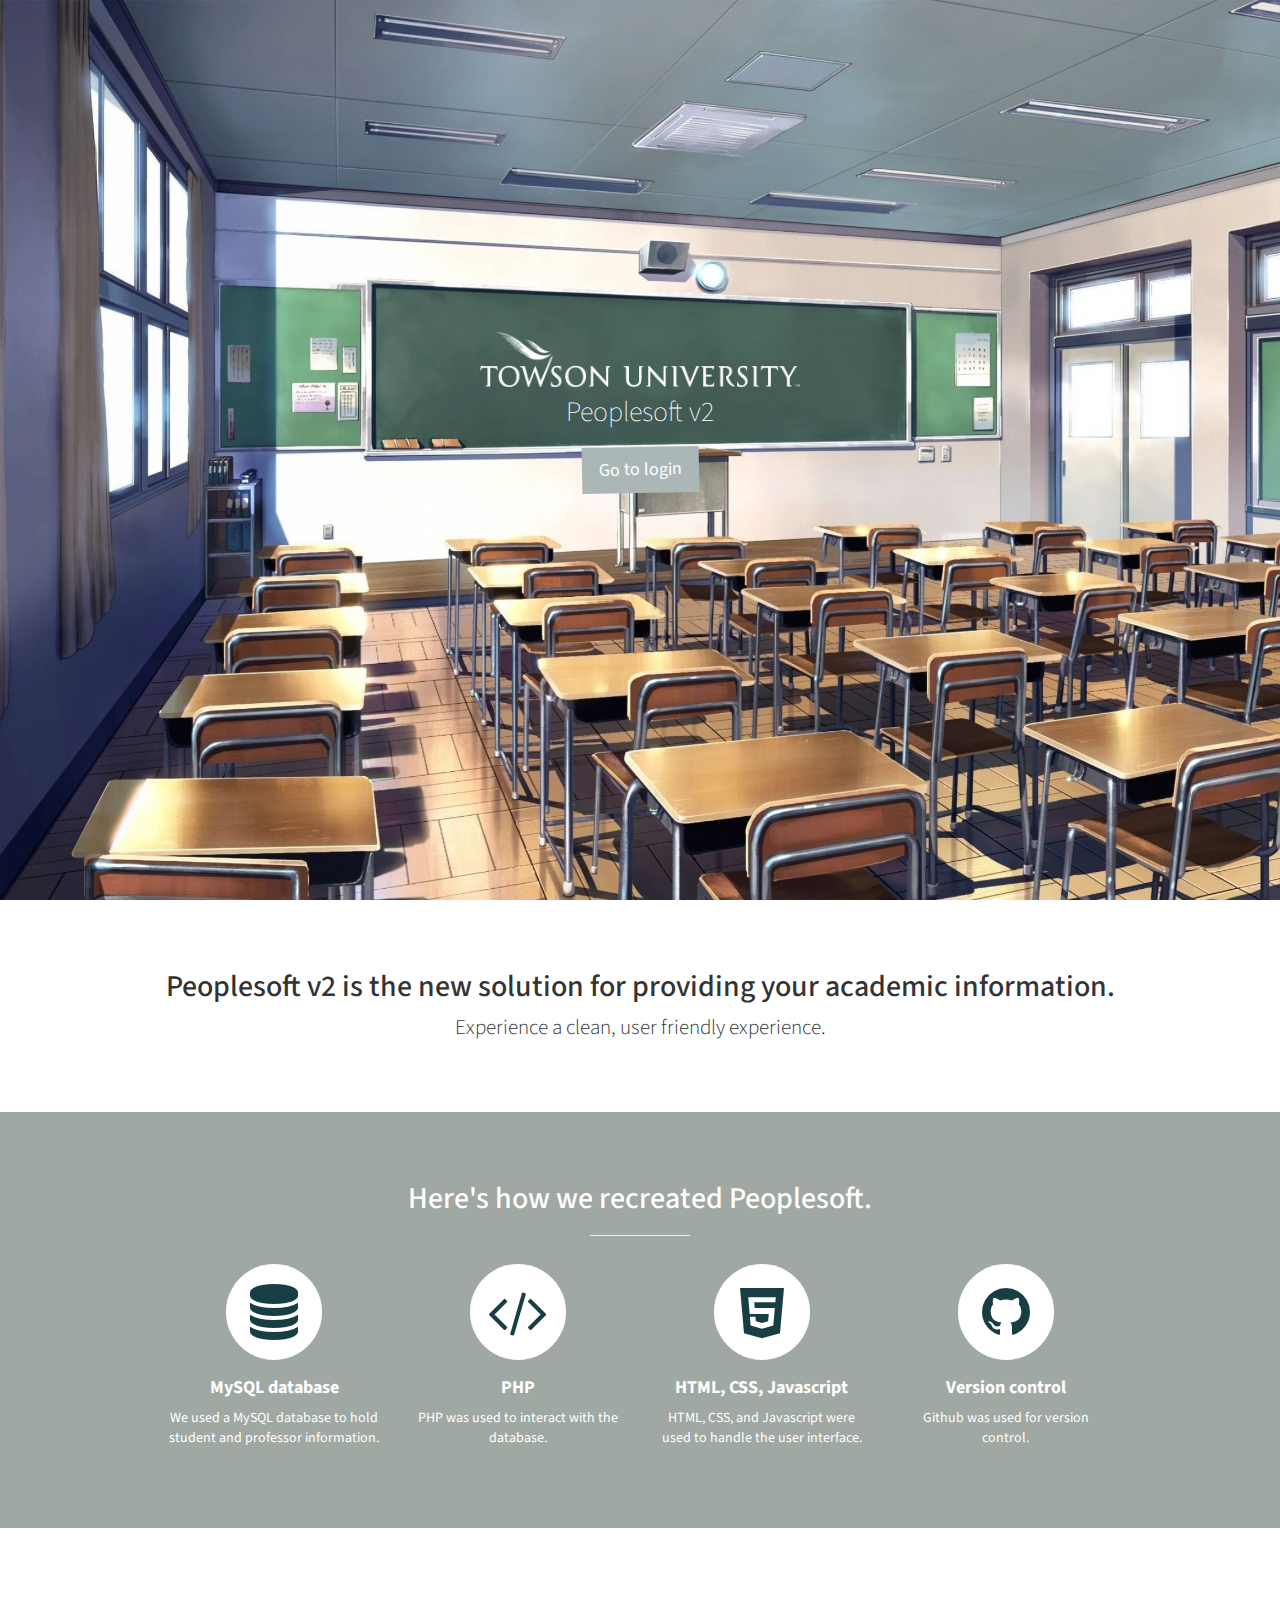
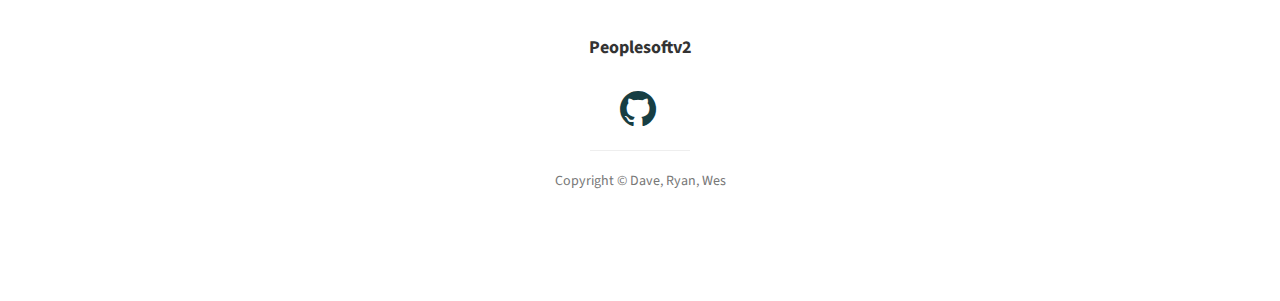
==== homepage/index.html @ 3e3f6b4e "searches display multiple entries" ====
<!DOCTYPE html>
<html lang="en">

<head>

    <meta charset="utf-8">
    <meta http-equiv="X-UA-Compatible" content="IE=edge">
    <meta name="viewport" content="width=device-width, initial-scale=1">
    <meta name="description" content="">
    <meta name="author" content="">

    <title>Towson Peoplesoft v2</title>

    <!-- Bootstrap Core CSS -->
    <link href="css/bootstrap.min.css" rel="stylesheet">

    <!-- Custom CSS -->
    <link href="css/stylish-portfolio.css" rel="stylesheet">

    <!-- Custom Fonts -->
    <link href="font-awesome/css/font-awesome.min.css" rel="stylesheet" type="text/css">
    <link href="https://fonts.googleapis.com/css?family=Source+Sans+Pro:300,400,700,300italic,400italic,700italic" rel="stylesheet" type="text/css">

    <!-- HTML5 Shim and Respond.js IE8 support of HTML5 elements and media queries -->
    <!-- WARNING: Respond.js doesn't work if you view the page via file:// -->
    <!--[if lt IE 9]>
        <script src="https://oss.maxcdn.com/libs/html5shiv/3.7.0/html5shiv.js"></script>
        <script src="https://oss.maxcdn.com/libs/respond.js/1.4.2/respond.min.js"></script>
    <![endif]-->

</head>

<body>
    <!-- Header -->
    <header id="top" class="header">
        <div class="text-vertical-center">
            <h50><img src="towson.png" height="55" width="320"></img></h50>
            <h4>Peoplesoft v2</h4>
            <br>
            <a href="http://localhost:8000/login/login.php" class="btn btn-dark btn-lg">Go to login</a>
        </div>
    </header>

    <!-- About -->
    <section id="about" class="about">
        <div class="container">
            <div class="row">
                <div class="col-lg-12 text-center">
                    <h2>Peoplesoft v2 is the new solution for providing your academic information.</h2>
                    <p class="lead">Experience a clean, user friendly experience.</p>
                </div>
            </div>
            <!-- /.row -->
        </div>
        <!-- /.container -->
    </section>
    <!-- Services -->
    <!-- The circle icons use Font Awesome's stacked icon classes. For more information, visit http://fontawesome.io/examples/ -->
    <section id="services" class="services bg-primary">
        <div class="container">
            <div class="row text-center">
                <div class="col-lg-10 col-lg-offset-1">
                    <h2>Here's how we recreated Peoplesoft.</h2>
                    <hr class="small">
                    <div class="row">
                        <div class="col-md-3 col-sm-6">
                            <div class="service-item">
                                <span class="fa-stack fa-4x">
                                <i class="fa fa-circle fa-stack-2x"></i>
                                <i class="fa fa-database fa-stack-1x text-primary icon"></i>
                            </span>
                                <h4>
                                    <strong>MySQL database</strong>
                                </h4>
                                <p>We used a MySQL database to hold student and professor information.</p>
                            </div>
                        </div>
                        <div class="col-md-3 col-sm-6">
                            <div class="service-item">
                                <span class="fa-stack fa-4x">
                                <i class="fa fa-circle fa-stack-2x"></i>
                                <i class="fa fa-code fa-stack-1x text-primary icon"></i>
                            </span>
                                <h4>
                                    <strong>PHP</strong>
                                </h4>
                                <p>PHP was used to interact with the database.</p>
                            </div>
                        </div>
                        <div class="col-md-3 col-sm-6">
                            <div class="service-item">
                                <span class="fa-stack fa-4x">
                                <i class="fa fa-circle fa-stack-2x"></i>
                                <i class="fa fa-html5 fa-stack-1x text-primary icon"></i>
                            </span>
                                <h4>
                                    <strong>HTML, CSS, Javascript</strong>
                                </h4>
                                <p>HTML, CSS, and Javascript were used to handle the user interface.</p>
                            </div>
                        </div>
                        <div class="col-md-3 col-sm-6">
                            <div class="service-item">
                                <span class="fa-stack fa-4x">
                                <i class="fa fa-circle fa-stack-2x"></i>
                                <i class="fa fa-github fa-stack-1x text-primary icon"></i>
                            </span>
                                <h4>
                                    <strong>Version control</strong>
                                </h4>
                                <p>Github was used for version control.</p>
                            </div>
                        </div>
                    </div>
                    <!-- /.row (nested) -->
                </div>
                <!-- /.col-lg-10 -->
            </div>
            <!-- /.row -->
        </div>
        <!-- /.container -->
    </section>

    <!-- Portfolio -->

    <!-- Footer -->
    <footer>
        <div class="container">
            <div class="row">
                <div class="col-lg-10 col-lg-offset-1 text-center">
                    <h4><strong>Peoplesoftv2</strong>
                    </h4>
                    <ul class="list-unstyled">
                        </li>
                    </ul>
                    <br>
                    <ul class="list-inline">
                        <li>
                            <a href="https://github.com/david-c-smith/databaseproject"><i class="fa fa-github fa-fw fa-3x icon"></i></a>
                        </li>
                    </ul>
                    <hr class="small">
                    <p class="text-muted">Copyright &copy; Dave, Ryan, Wes</p>
                </div>
            </div>
        </div>
        <a id="to-top" href="#top" class="btn btn-dark btn-lg"><i class="fa fa-chevron-up fa-fw fa-1x"></i></a>
    </footer>

    <!-- jQuery -->
    <script src="js/jquery.js"></script>

    <!-- Bootstrap Core JavaScript -->
    <script src="js/bootstrap.min.js"></script>

    <!-- Custom Theme JavaScript -->
    <script>
    // Closes the sidebar menu
    $("#menu-close").click(function(e) {
        e.preventDefault();
        $("#sidebar-wrapper").toggleClass("active");
    });
    // Opens the sidebar menu
    $("#menu-toggle").click(function(e) {
        e.preventDefault();
        $("#sidebar-wrapper").toggleClass("active");
    });
    // Scrolls to the selected menu item on the page
    $(function() {
        $('a[href*=#]:not([href=#],[data-toggle],[data-target],[data-slide])').click(function() {
            if (location.pathname.replace(/^\//, '') == this.pathname.replace(/^\//, '') || location.hostname == this.hostname) {
                var target = $(this.hash);
                target = target.length ? target : $('[name=' + this.hash.slice(1) + ']');
                if (target.length) {
                    $('html,body').animate({
                        scrollTop: target.offset().top
                    }, 1000);
                    return false;
                }
            }
        });
    });
    //#to-top button appears after scrolling
    var fixed = false;
    $(document).scroll(function() {
        if ($(this).scrollTop() > 250) {
            if (!fixed) {
                fixed = true;
                // $('#to-top').css({position:'fixed', display:'block'});
                $('#to-top').show("slow", function() {
                    $('#to-top').css({
                        position: 'fixed',
                        display: 'block'
                    });
                });
            }
        } else {
            if (fixed) {
                fixed = false;
                $('#to-top').hide("slow", function() {
                    $('#to-top').css({
                        display: 'none'
                    });
                });
            }
        }
    });
    // Disable Google Maps scrolling
    // See http://stackoverflow.com/a/25904582/1607849
    // Disable scroll zooming and bind back the click event
    var onMapMouseleaveHandler = function(event) {
        var that = $(this);
        that.on('click', onMapClickHandler);
        that.off('mouseleave', onMapMouseleaveHandler);
        that.find('iframe').css("pointer-events", "none");
    }
    var onMapClickHandler = function(event) {
            var that = $(this);
            // Disable the click handler until the user leaves the map area
            that.off('click', onMapClickHandler);
            // Enable scrolling zoom
            that.find('iframe').css("pointer-events", "auto");
            // Handle the mouse leave event
            that.on('mouseleave', onMapMouseleaveHandler);
        }
        // Enable map zooming with mouse scroll when the user clicks the map
    $('.map').on('click', onMapClickHandler);
    </script>

</body>

</html>
---- homepage/css/stylish-portfolio.css ----
html,
body {
    width: 100%;
    height: 100%;
}

body {
    font-family: "Source Sans Pro","Helvetica Neue",Helvetica,Arial,sans-serif;
}

.icon {
  color: #173e43;
}

.text-vertical-center {
    display: table-cell;
    text-align: center;
    vertical-align: middle;
}

h50{
  filter: brightness(0) invert(1);
}

.text-vertical-center h1 {
    color: white;
    margin: 0;
    padding: 0;
    font-size: 10.5em;
    font-weight: 700;
}

.text-vertical-center h4 {
    color: white;
    margin: 0;
    padding: 0;
    font-size: 2em;
    font-weight: 200;
    margin-top: 10px;
}

.text-vertical-center h10 {
    color: white;
    margin: 0;
    padding: 0;
    font-size: 4em;
    font-weight: 200;
}


/* Custom Button Styles */

.btn-dark {
   -webkit-transform: rotate(-1deg);
    border-radius: 0;
    color: #fff;
    background-color: #ABB7B7;
}

.btn-dark:hover,
.btn-dark:focus,
.btn-dark:active {
    color: #fff;
    background-color: #ABB7B7;
}

.btn-light {
    border-radius: 0;
    color: #000;
    background-color: rgb(255,255,255);
}

.btn-light:hover,
.btn-light:focus,
.btn-light:active {
    color: #333;
    background-color: rgba(255,255,255,0.8);
}

/* Custom Horizontal Rule */

hr.small {
    max-width: 100px;
}

/* Side Menu */

#sidebar-wrapper {
    z-index: 1000;
    position: fixed;
    right: 0;
    width: 250px;
    height: 100%;
    transform: translateX(250px);
    overflow-y: auto;
    background: #222;
    -webkit-transition: all 0.4s ease 0s;
    -moz-transition: all 0.4s ease 0s;
    -ms-transition: all 0.4s ease 0s;
    -o-transition: all 0.4s ease 0s;
    transition: all 0.4s ease 0s;
}

.sidebar-nav {
    position: absolute;
    top: 0;
    width: 250px;
    margin: 0;
    padding: 0;
    list-style: none;
}

.sidebar-nav li {
    text-indent: 20px;
    line-height: 40px;
}

.sidebar-nav li a {
    display: block;
    text-decoration: none;
    color: #999;
}

.sidebar-nav li a:hover {
    text-decoration: none;
    color: #fff;
    background: rgba(255,255,255,0.2);
}

.sidebar-nav li a:active,
.sidebar-nav li a:focus {
    text-decoration: none;
}

.sidebar-nav > .sidebar-brand {
    height: 55px;
    font-size: 18px;
    line-height: 55px;
}

.sidebar-nav > .sidebar-brand a {
    color: #999;
}

.sidebar-nav > .sidebar-brand a:hover {
    color: #fff;
    background: none;
}

#menu-toggle {
    z-index: 1;
    position: fixed;
    top: 0;
    right: 0;
}

#sidebar-wrapper.active {
    right: 250px;
    width: 250px;
    -webkit-transition: all 0.4s ease 0s;
    -moz-transition: all 0.4s ease 0s;
    -ms-transition: all 0.4s ease 0s;
    -o-transition: all 0.4s ease 0s;
    transition: all 0.4s ease 0s;
}

.toggle {
    margin: 5px 5px 0 0;
}

/* Header */

.header {
    padding-bottom: 75px;
    display: table;
    position: relative;
    width: 100%;
    height: 100%;
    background: url(../img/bg.jpg) no-repeat center center scroll;
    -webkit-background-size: cover;
    -moz-background-size: cover;
    background-size: cover;
    -o-background-size: cover;
}

/* About */

.about {
    padding: 50px 0;
}

/* Services */

.services {
    padding: 50px 0;
    background-color: #9fa8a3;
}

.service-item {
    margin-bottom: 30px;
}

/* Callout */

.callout {
    display: table;
    width: 100%;
    height: 400px;
    color: #fff;
    background: url(../img/callout.jpg) no-repeat center center scroll;
    -webkit-background-size: cover;
    -moz-background-size: cover;
    background-size: cover;
    -o-background-size: cover;
}

/* Portfolio */

.portfolio {
    padding: 50px 0;
}

.portfolio-item {
    margin-bottom: 30px;
}

.img-portfolio {
    margin: 0 auto;
}

.img-portfolio:hover {
    opacity: .8;
}

/* Call to Action */

.call-to-action {
    padding: 50px 0;
    background-color: #9fa8a3;
}

.call-to-action .btn {
    margin: 10px;
}

/* Map */

.map {
    height: 500px;
}

@media(max-width:768px) {
    .map {
        height: 75%;
    }
}

.map iframe {
    pointer-events: none;
}

/* Footer */

footer {
    padding: 100px 0;
}

#to-top {
  display: none;
  position: fixed;
  bottom: 5px;
  right: 5px;
}
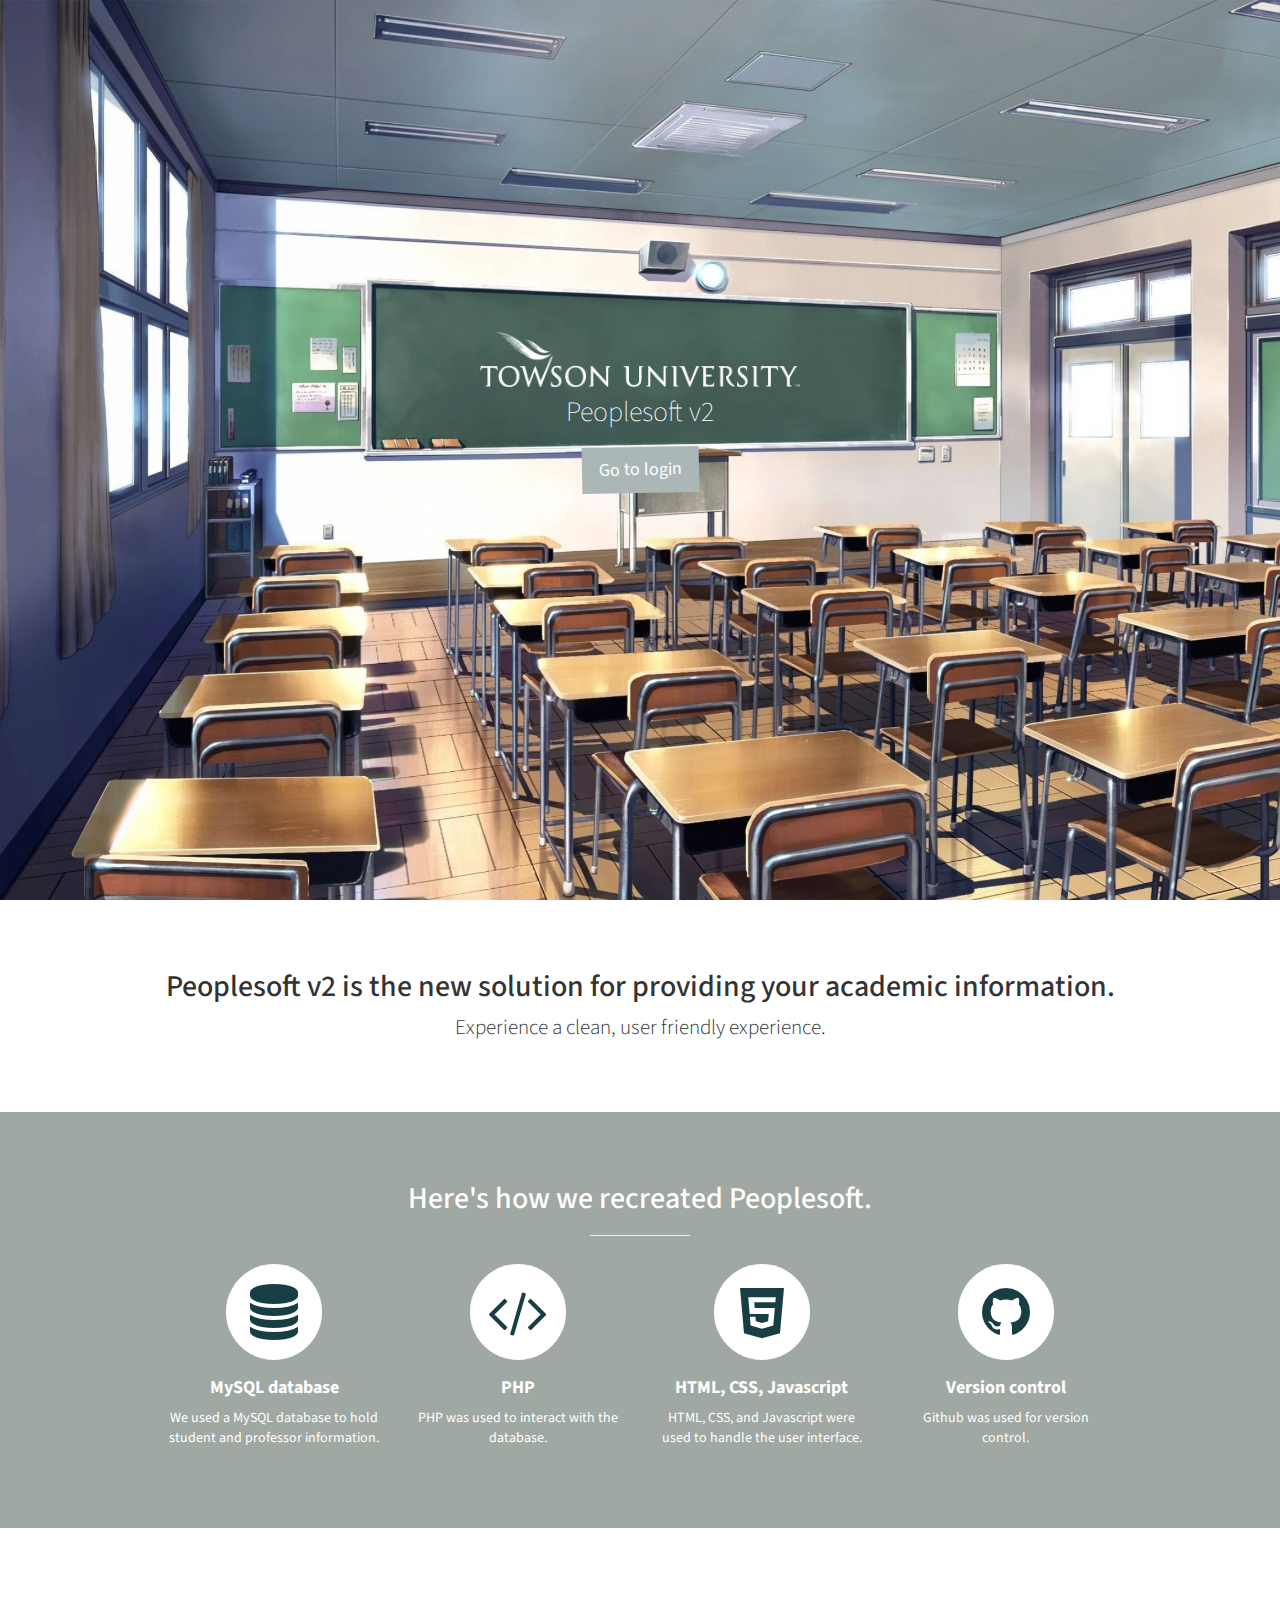
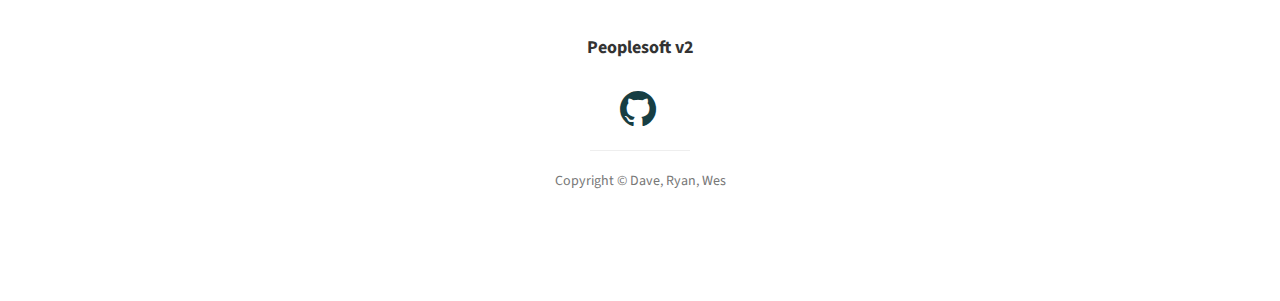
==== commit 9c523cba: "searches display multiple entries" ====
--- a/homepage/index.html
+++ b/homepage/index.html
@@ -128,7 +128,7 @@
         <div class="container">
             <div class="row">
                 <div class="col-lg-10 col-lg-offset-1 text-center">
-                    <h4><strong>Peoplesoftv2</strong>
+                    <h4><strong>Peoplesoft v2</strong>
                     </h4>
                     <ul class="list-unstyled">
                         </li>
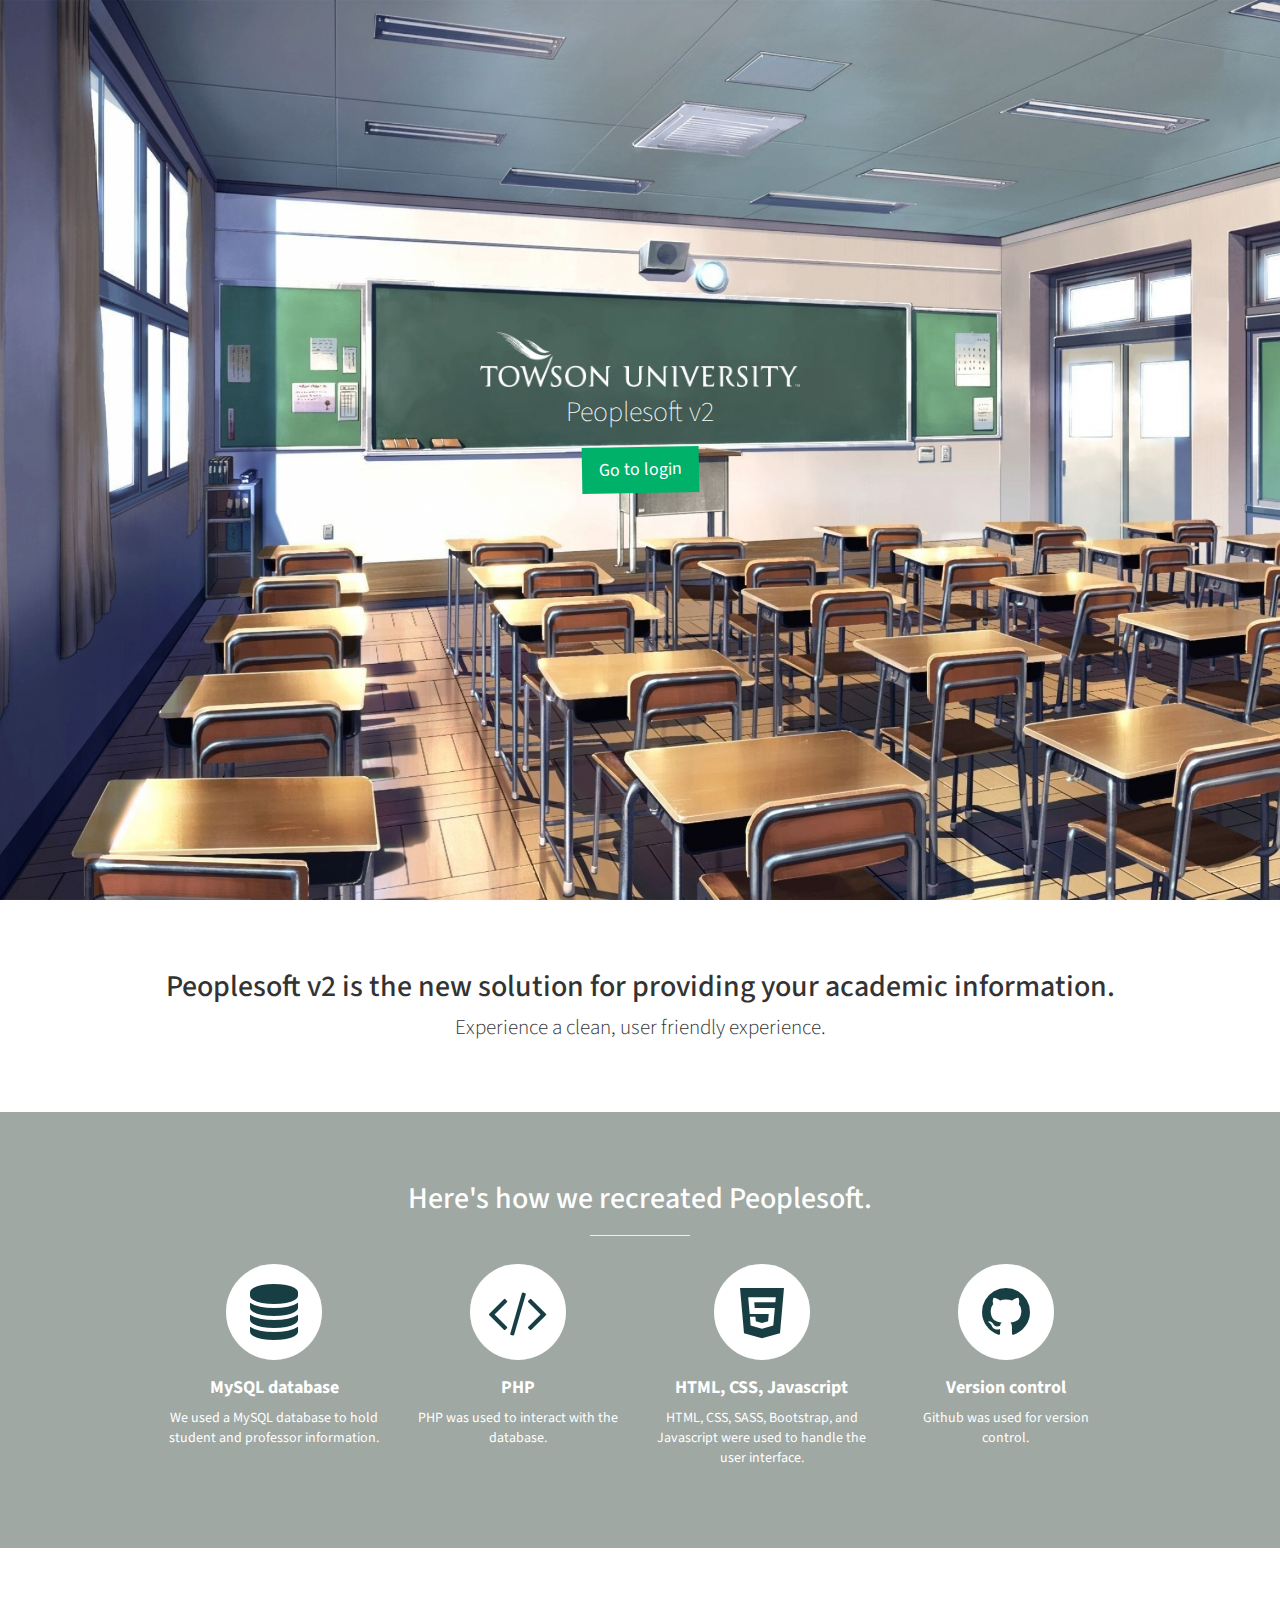
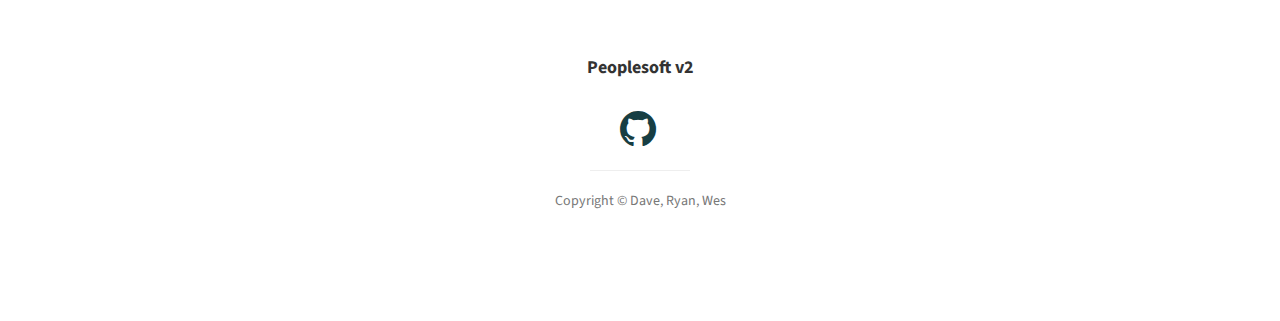
==== commit 237727bc: "searches display multiple entries" ====
--- a/homepage/index.html
+++ b/homepage/index.html
@@ -96,7 +96,7 @@
                                 <h4>
                                     <strong>HTML, CSS, Javascript</strong>
                                 </h4>
-                                <p>HTML, CSS, and Javascript were used to handle the user interface.</p>
+                                <p>HTML, CSS, SASS, Bootstrap, and Javascript were used to handle the user interface.</p>
                             </div>
                         </div>
                         <div class="col-md-3 col-sm-6">
--- a/homepage/css/stylish-portfolio.css
+++ b/homepage/css/stylish-portfolio.css
@@ -54,14 +54,14 @@
    -webkit-transform: rotate(-1deg);
     border-radius: 0;
     color: #fff;
-    background-color: #ABB7B7;
+    background-color: #00B16A;
 }
 
 .btn-dark:hover,
 .btn-dark:focus,
 .btn-dark:active {
     color: #fff;
-    background-color: #ABB7B7;
+    background-color: #3FC380;
 }
 
 .btn-light {
